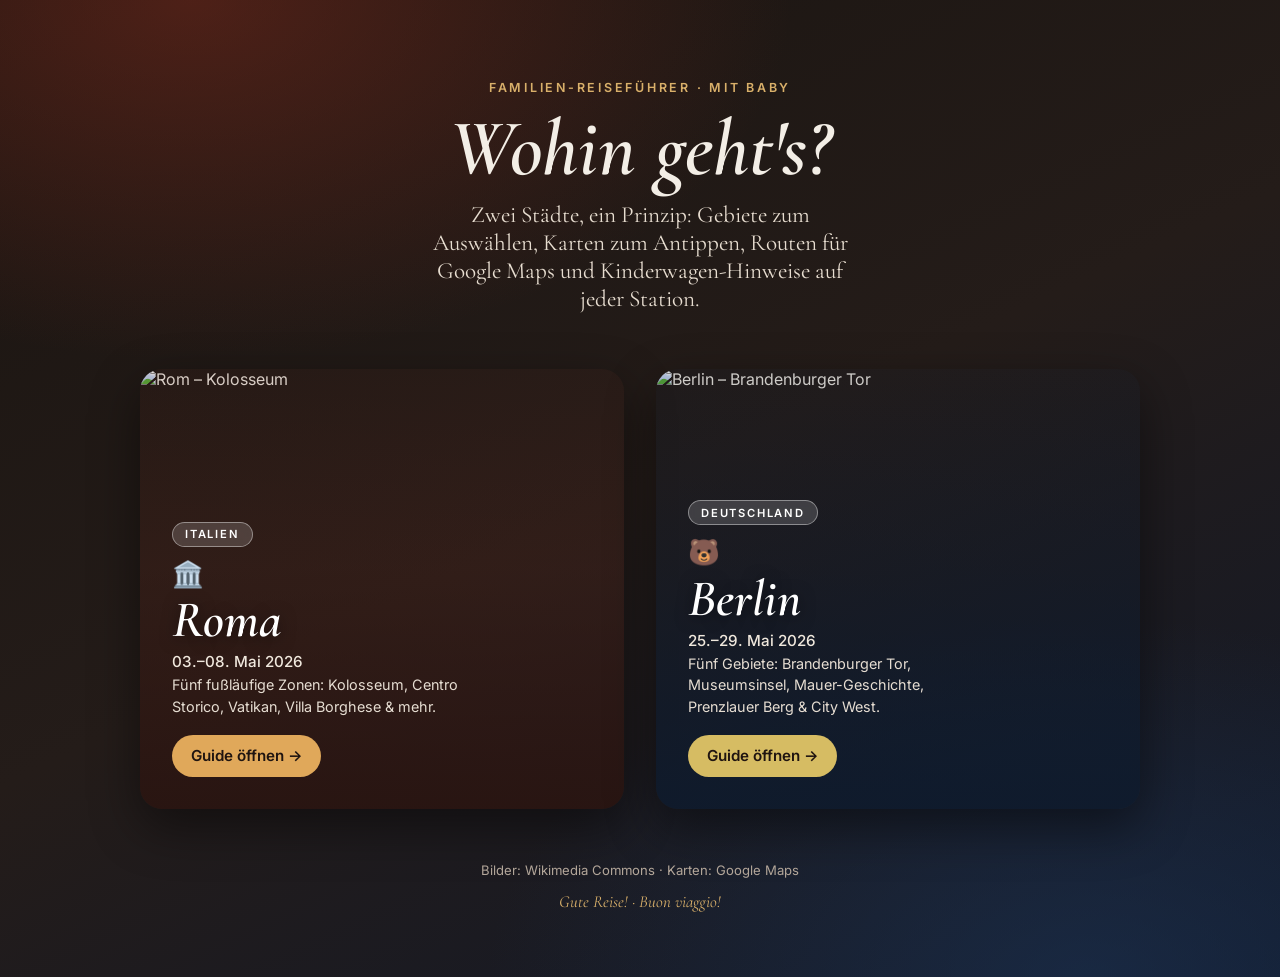
==== index.html @ d505b6eb "Reiseplaner: Auswahl-Homepage + Reiseführer Berlin - Neue Auswahl-Homepage im Root (Rom & Berlin)  -" ====
<!DOCTYPE html>
<html lang="de">
<head>
  <meta charset="UTF-8" />
  <meta name="viewport" content="width=device-width, initial-scale=1.0, viewport-fit=cover" />
  <meta name="theme-color" content="#2a1410" />
  <meta name="description" content="Interaktive Reiseführer für die Familie – Rom und Berlin, jeweils mit Karten, Routen und Kinderwagen-Hinweisen." />
  <title>Reiseführer · Rom & Berlin</title>
  <link rel="preconnect" href="https://upload.wikimedia.org" crossorigin />
  <link rel="preconnect" href="https://fonts.googleapis.com" />
  <link rel="preconnect" href="https://fonts.gstatic.com" crossorigin />
  <link href="https://fonts.googleapis.com/css2?family=Cormorant+Garamond:wght@500;600;700&family=Inter:wght@400;500;600;700&display=swap" rel="stylesheet" />
  <link rel="icon" href="data:image/svg+xml,%3Csvg xmlns='http://www.w3.org/2000/svg' viewBox='0 0 100 100'%3E%3Ctext y='.9em' font-size='90'%3E🧭%3C/text%3E%3C/svg%3E" />
  <style>
    :root {
      --ink: #1f1410;
      --ink-soft: #5a4a44;
      --serif: "Cormorant Garamond", "Playfair Display", Georgia, serif;
      --sans: "Inter", -apple-system, BlinkMacSystemFont, "Segoe UI", system-ui, sans-serif;
    }
    *, *::before, *::after { box-sizing: border-box; }
    html { -webkit-text-size-adjust: 100%; }
    body {
      margin: 0;
      min-height: 100vh;
      font-family: var(--sans);
      color: #f3eee6;
      background:
        radial-gradient(1000px 600px at 15% 0%, rgba(139,46,31,0.45), transparent 60%),
        radial-gradient(1000px 600px at 85% 100%, rgba(29,53,87,0.55), transparent 60%),
        linear-gradient(155deg, #1a1410 0%, #241c19 50%, #11192a 100%);
      display: flex;
      flex-direction: column;
      -webkit-font-smoothing: antialiased;
    }
    a { text-decoration: none; color: inherit; }
    img { display: block; max-width: 100%; height: auto; }

    .wrap {
      flex: 1;
      width: 100%;
      max-width: 1080px;
      margin: 0 auto;
      padding: clamp(2.5rem, 7vw, 5rem) clamp(1.25rem, 5vw, 2.5rem) 2rem;
      display: flex;
      flex-direction: column;
    }

    header { text-align: center; margin-bottom: clamp(2rem, 5vw, 3.5rem); }
    .kicker {
      font-size: 0.78rem;
      letter-spacing: 0.22em;
      text-transform: uppercase;
      color: #d9b06a;
      font-weight: 600;
      margin-bottom: 0.9rem;
    }
    h1 {
      font-family: var(--serif);
      font-style: italic;
      font-weight: 600;
      font-size: clamp(2.8rem, 9vw, 5rem);
      line-height: 1;
      margin: 0 0 0.7rem;
    }
    .sub {
      font-family: var(--serif);
      font-size: clamp(1.1rem, 2.5vw, 1.45rem);
      color: #e7ddd0;
      margin: 0 auto;
      max-width: 40ch;
    }

    .cards {
      display: grid;
      gap: clamp(1.2rem, 3vw, 2rem);
      grid-template-columns: 1fr;
    }
    @media (min-width: 720px) {
      .cards { grid-template-columns: 1fr 1fr; }
    }

    .city-card {
      position: relative;
      display: block;
      border-radius: 22px;
      overflow: hidden;
      min-height: clamp(320px, 46vw, 440px);
      box-shadow: 0 18px 50px rgba(0,0,0,0.45);
      transition: transform 0.3s ease, box-shadow 0.3s ease;
      isolation: isolate;
    }
    .city-card:hover { transform: translateY(-6px); box-shadow: 0 26px 70px rgba(0,0,0,0.55); }
    .city-card img {
      position: absolute;
      inset: 0;
      width: 100%;
      height: 100%;
      object-fit: cover;
      z-index: -2;
      transition: transform 0.6s ease;
    }
    .city-card:hover img { transform: scale(1.06); }
    .city-card::after {
      content: "";
      position: absolute;
      inset: 0;
      z-index: -1;
      background: linear-gradient(180deg, rgba(0,0,0,0.05) 0%, rgba(0,0,0,0.25) 45%, rgba(0,0,0,0.82) 100%);
    }
    .city-card.rom::after {
      background: linear-gradient(180deg, rgba(74,32,23,0.15) 0%, rgba(74,32,23,0.35) 45%, rgba(42,20,16,0.88) 100%);
    }
    .city-card.berlin::after {
      background: linear-gradient(180deg, rgba(14,26,44,0.15) 0%, rgba(14,26,44,0.40) 45%, rgba(14,26,44,0.90) 100%);
    }

    .card-content {
      position: absolute;
      inset: 0;
      padding: clamp(1.4rem, 3vw, 2rem);
      display: flex;
      flex-direction: column;
      justify-content: flex-end;
      color: #fff;
    }
    .flag { font-size: 1.6rem; margin-bottom: 0.4rem; }
    .city-tag {
      align-self: flex-start;
      font-size: 0.7rem;
      letter-spacing: 0.16em;
      text-transform: uppercase;
      font-weight: 600;
      border-radius: 999px;
      padding: 0.28rem 0.75rem;
      margin-bottom: 0.7rem;
      backdrop-filter: blur(4px);
      border: 1px solid rgba(255,255,255,0.4);
      background: rgba(255,255,255,0.16);
    }
    .city-name {
      font-family: var(--serif);
      font-style: italic;
      font-weight: 600;
      font-size: clamp(2.2rem, 6vw, 3.2rem);
      line-height: 1;
      margin: 0 0 0.35rem;
      text-shadow: 0 2px 16px rgba(0,0,0,0.5);
    }
    .city-dates { font-size: 0.95rem; color: #f0e8dd; margin-bottom: 0.2rem; font-weight: 500; }
    .city-desc { font-size: 0.9rem; color: #e6ddd2; margin: 0 0 1.1rem; max-width: 34ch; line-height: 1.5; }
    .open-btn {
      align-self: flex-start;
      display: inline-flex;
      align-items: center;
      gap: 0.5rem;
      font-weight: 600;
      font-size: 0.95rem;
      padding: 0.7rem 1.2rem;
      border-radius: 999px;
      color: #1f1410;
      transition: transform 0.15s ease, filter 0.15s ease;
    }
    .rom .open-btn { background: #e0a85a; }
    .berlin .open-btn { background: #d6bc63; }
    .city-card:hover .open-btn { transform: translateX(3px); filter: brightness(1.05); }

    footer {
      text-align: center;
      padding: 2.5rem 1rem 1rem;
      color: #b6a99c;
      font-size: 0.82rem;
    }
    footer .quote { font-family: var(--serif); font-style: italic; font-size: 1.05rem; color: #d9b06a; margin-top: 0.5rem; }

    @media (prefers-reduced-motion: reduce) {
      *, *::before, *::after { transition: none !important; }
    }
  </style>
</head>
<body>
  <div class="wrap">
    <header>
      <div class="kicker">Familien-Reiseführer · mit Baby</div>
      <h1>Wohin geht's?</h1>
      <p class="sub">Zwei Städte, ein Prinzip: Gebiete zum Auswählen, Karten zum Antippen, Routen für Google&nbsp;Maps und Kinderwagen-Hinweise auf jeder Station.</p>
    </header>

    <nav class="cards">
      <a class="city-card rom" href="rom/index.html">
        <img src="https://upload.wikimedia.org/wikipedia/commons/thumb/d/de/Colosseo_2020.jpg/1280px-Colosseo_2020.jpg" alt="Rom – Kolosseum" loading="lazy" />
        <div class="card-content">
          <span class="city-tag">Italien</span>
          <div class="flag">🏛️</div>
          <h2 class="city-name">Roma</h2>
          <div class="city-dates">03.–08. Mai 2026</div>
          <p class="city-desc">Fünf fußläufige Zonen: Kolosseum, Centro Storico, Vatikan, Villa Borghese &amp; mehr.</p>
          <span class="open-btn">Guide öffnen&nbsp;→</span>
        </div>
      </a>

      <a class="city-card berlin" href="berlin/index.html">
        <img src="https://upload.wikimedia.org/wikipedia/commons/thumb/a/a6/Brandenburger_Tor_abends.jpg/1280px-Brandenburger_Tor_abends.jpg" alt="Berlin – Brandenburger Tor" loading="lazy" />
        <div class="card-content">
          <span class="city-tag">Deutschland</span>
          <div class="flag">🐻</div>
          <h2 class="city-name">Berlin</h2>
          <div class="city-dates">25.–29. Mai 2026</div>
          <p class="city-desc">Fünf Gebiete: Brandenburger Tor, Museumsinsel, Mauer-Geschichte, Prenzlauer Berg &amp; City West.</p>
          <span class="open-btn">Guide öffnen&nbsp;→</span>
        </div>
      </a>
    </nav>

    <footer>
      <p>Bilder: Wikimedia&nbsp;Commons · Karten: Google&nbsp;Maps</p>
      <p class="quote">Gute Reise! · Buon viaggio!</p>
    </footer>
  </div>
</body>
</html>
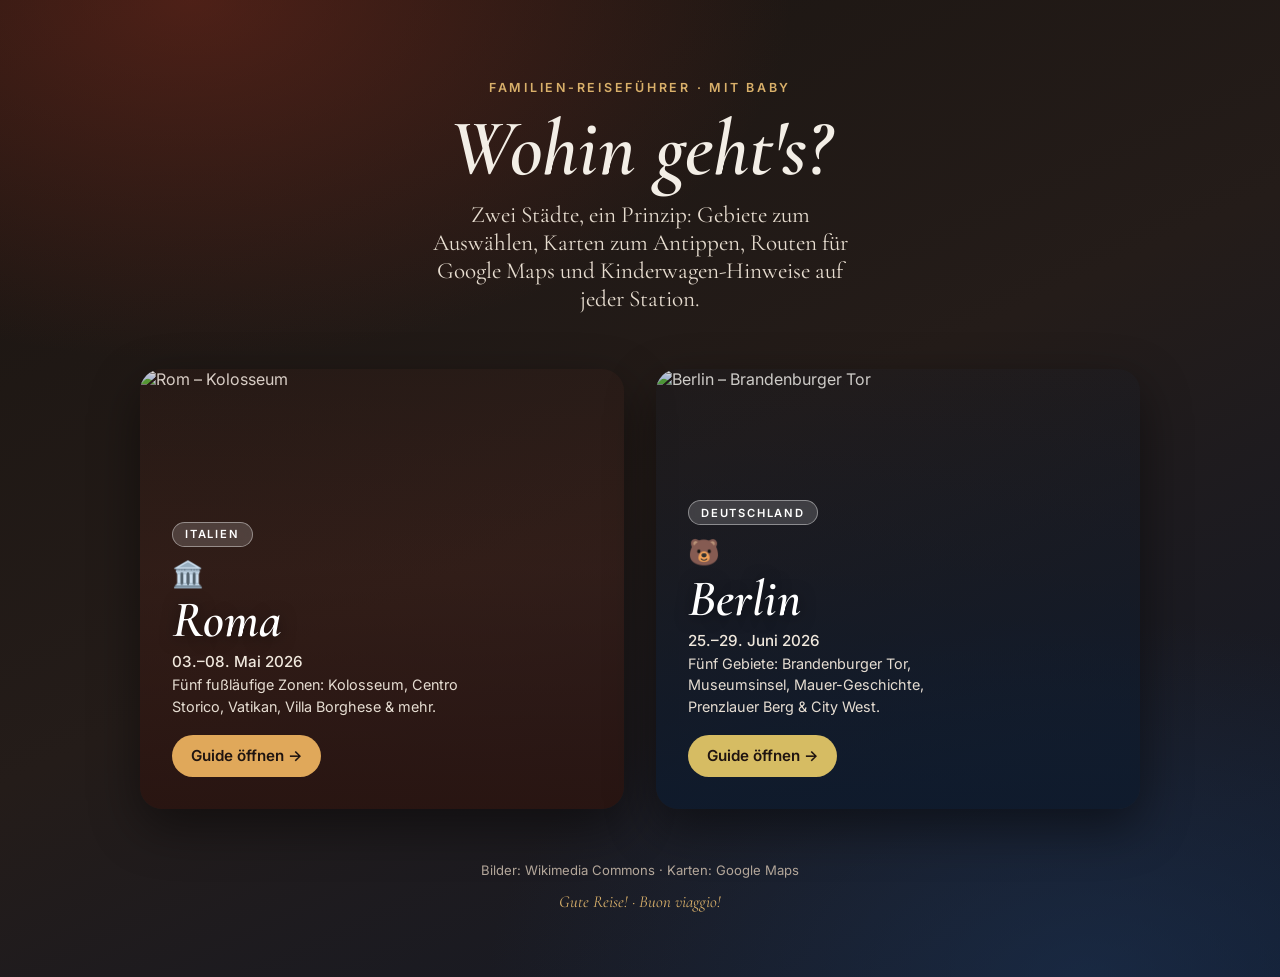
==== commit 621fd541: "Berlin: Flugdaten aktualisiert auf 25.-29. Juni 2026 - Hinflug Eurowings EW2000: Stuttgart 06:25 -> " ====
--- a/index.html
+++ b/index.html
@@ -205,7 +205,7 @@
           <span class="city-tag">Deutschland</span>
           <div class="flag">🐻</div>
           <h2 class="city-name">Berlin</h2>
-          <div class="city-dates">25.–29. Mai 2026</div>
+          <div class="city-dates">25.–29. Juni 2026</div>
           <p class="city-desc">Fünf Gebiete: Brandenburger Tor, Museumsinsel, Mauer-Geschichte, Prenzlauer Berg &amp; City West.</p>
           <span class="open-btn">Guide öffnen&nbsp;→</span>
         </div>
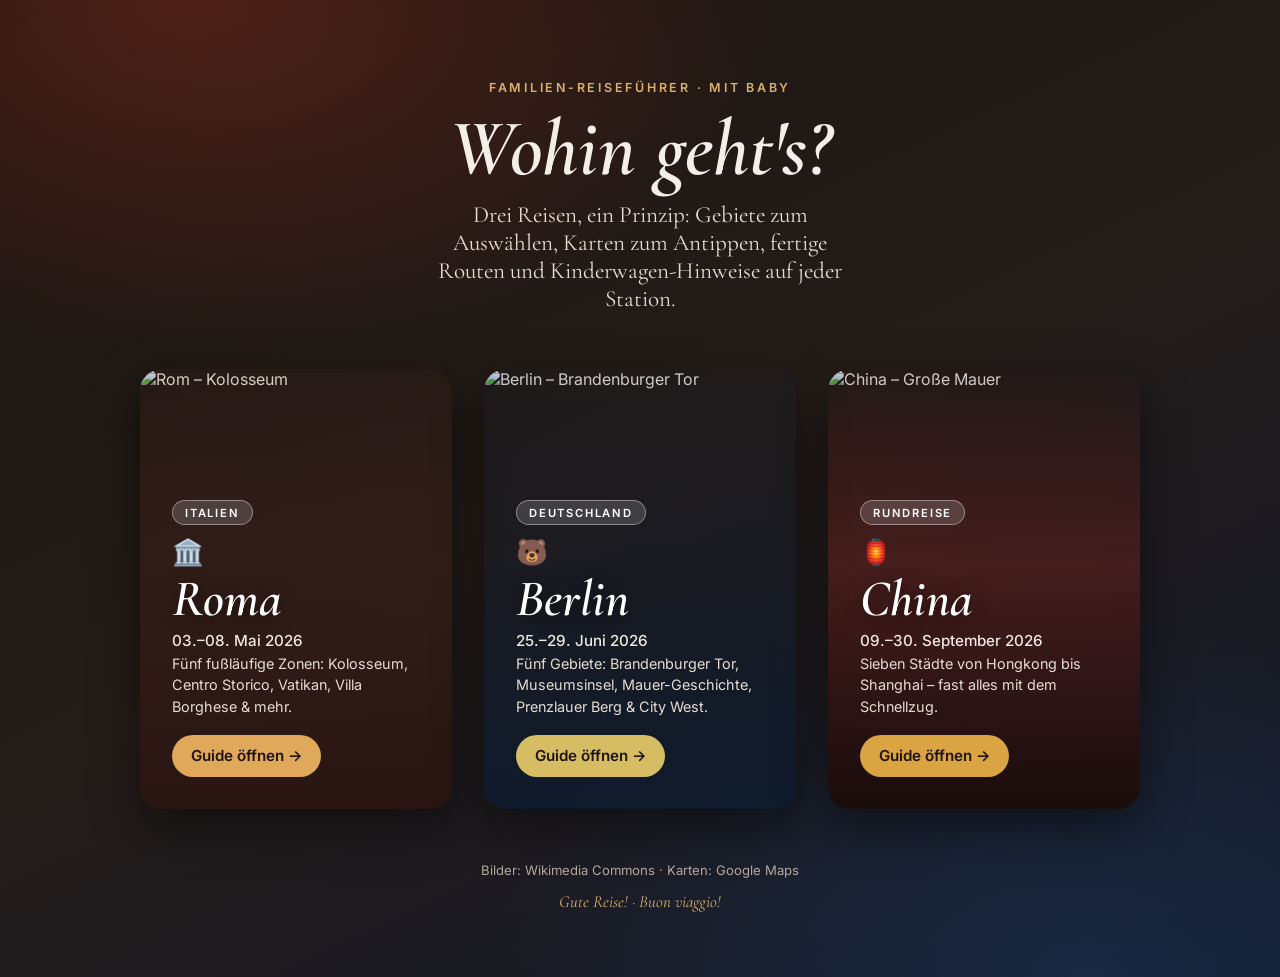
==== commit 4756affe: "China-Rundreise: Auswahl + 7 Stadt-Reisefuehrer (09.-30.09.2026) - Startseite: dritte Karte China  -" ====
--- a/index.html
+++ b/index.html
@@ -4,8 +4,8 @@
   <meta charset="UTF-8" />
   <meta name="viewport" content="width=device-width, initial-scale=1.0, viewport-fit=cover" />
   <meta name="theme-color" content="#2a1410" />
-  <meta name="description" content="Interaktive Reiseführer für die Familie – Rom und Berlin, jeweils mit Karten, Routen und Kinderwagen-Hinweisen." />
-  <title>Reiseführer · Rom & Berlin</title>
+  <meta name="description" content="Interaktive Reiseführer für die Familie – Rom, Berlin und China, jeweils mit Karten, Routen und Kinderwagen-Hinweisen." />
+  <title>Reiseführer · Rom, Berlin & China</title>
   <link rel="preconnect" href="https://upload.wikimedia.org" crossorigin />
   <link rel="preconnect" href="https://fonts.googleapis.com" />
   <link rel="preconnect" href="https://fonts.gstatic.com" crossorigin />
@@ -79,6 +79,9 @@
     @media (min-width: 720px) {
       .cards { grid-template-columns: 1fr 1fr; }
     }
+    @media (min-width: 1080px) {
+      .cards { grid-template-columns: repeat(3, 1fr); }
+    }
 
     .city-card {
       position: relative;
@@ -114,6 +117,9 @@
     .city-card.berlin::after {
       background: linear-gradient(180deg, rgba(14,26,44,0.15) 0%, rgba(14,26,44,0.40) 45%, rgba(14,26,44,0.90) 100%);
     }
+    .city-card.china::after {
+      background: linear-gradient(180deg, rgba(26,10,8,0.15) 0%, rgba(126,32,25,0.40) 45%, rgba(26,10,8,0.92) 100%);
+    }
 
     .card-content {
       position: absolute;
@@ -163,6 +169,7 @@
     }
     .rom .open-btn { background: #e0a85a; }
     .berlin .open-btn { background: #d6bc63; }
+    .china .open-btn { background: #d9a441; }
     .city-card:hover .open-btn { transform: translateX(3px); filter: brightness(1.05); }
 
     footer {
@@ -183,7 +190,7 @@
     <header>
       <div class="kicker">Familien-Reiseführer · mit Baby</div>
       <h1>Wohin geht's?</h1>
-      <p class="sub">Zwei Städte, ein Prinzip: Gebiete zum Auswählen, Karten zum Antippen, Routen für Google&nbsp;Maps und Kinderwagen-Hinweise auf jeder Station.</p>
+      <p class="sub">Drei Reisen, ein Prinzip: Gebiete zum Auswählen, Karten zum Antippen, fertige Routen und Kinderwagen-Hinweise auf jeder Station.</p>
     </header>
 
     <nav class="cards">
@@ -210,6 +217,18 @@
           <span class="open-btn">Guide öffnen&nbsp;→</span>
         </div>
       </a>
+
+      <a class="city-card china" href="china/index.html">
+        <img src="https://upload.wikimedia.org/wikipedia/commons/thumb/f/fa/Great_Wall_of_China_July_2006.JPG/1280px-Great_Wall_of_China_July_2006.JPG" alt="China – Große Mauer" loading="lazy" />
+        <div class="card-content">
+          <span class="city-tag">Rundreise</span>
+          <div class="flag">🏮</div>
+          <h2 class="city-name">China</h2>
+          <div class="city-dates">09.–30. September 2026</div>
+          <p class="city-desc">Sieben Städte von Hongkong bis Shanghai – fast alles mit dem Schnellzug.</p>
+          <span class="open-btn">Guide öffnen&nbsp;→</span>
+        </div>
+      </a>
     </nav>
 
     <footer>
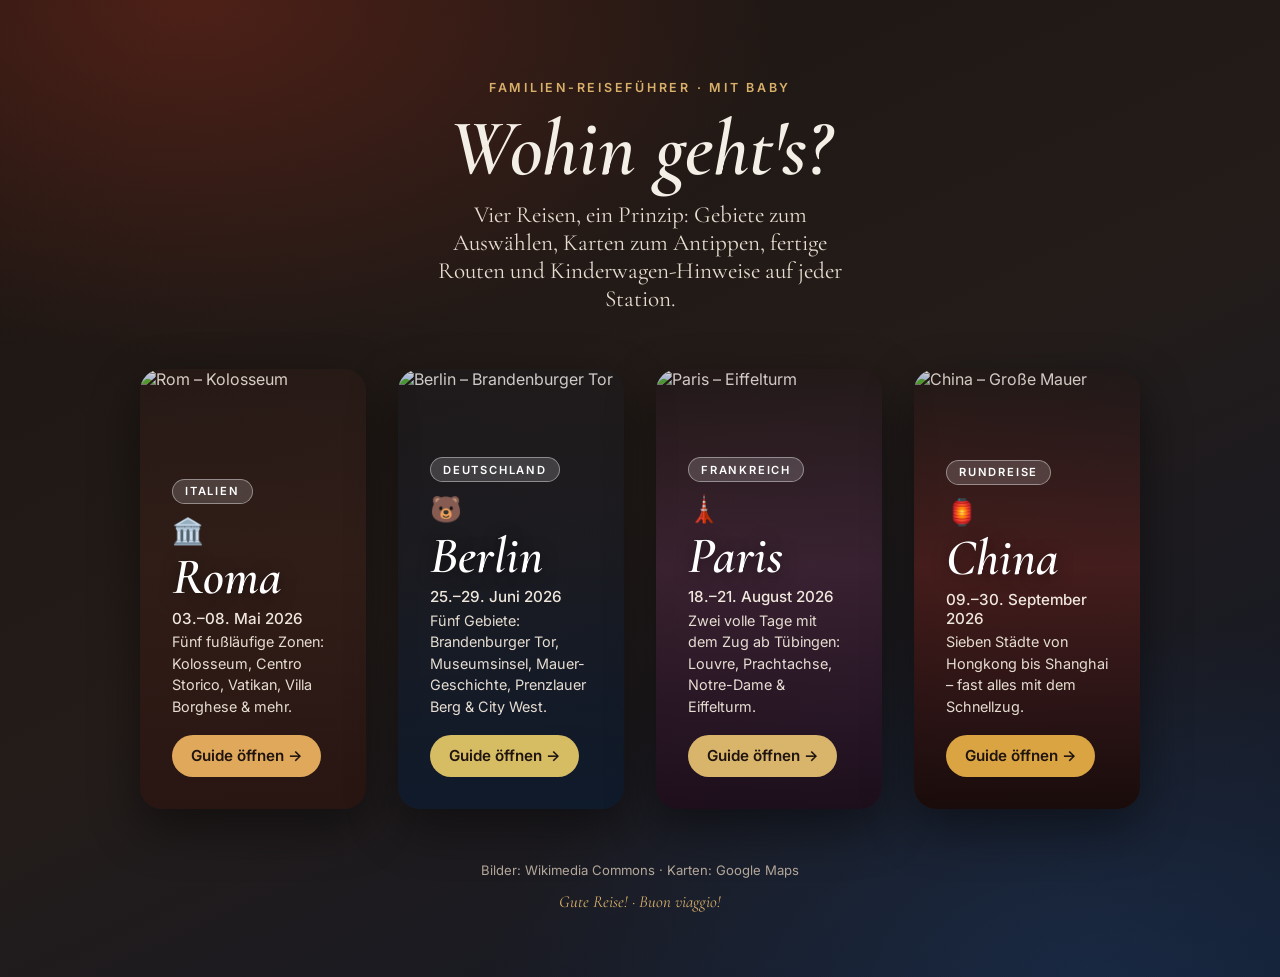
==== commit 25d8c712: "Paris: Reisefuehrer 18.-21.08.2026 + Startseite auf vier Reisen - Neuer Guide /paris/: 4 Tageskarten" ====
--- a/index.html
+++ b/index.html
@@ -5,7 +5,7 @@
   <meta name="viewport" content="width=device-width, initial-scale=1.0, viewport-fit=cover" />
   <meta name="theme-color" content="#2a1410" />
   <meta name="description" content="Interaktive Reiseführer für die Familie – Rom, Berlin und China, jeweils mit Karten, Routen und Kinderwagen-Hinweisen." />
-  <title>Reiseführer · Rom, Berlin & China</title>
+  <title>Reiseführer · Rom, Berlin, Paris & China</title>
   <link rel="preconnect" href="https://upload.wikimedia.org" crossorigin />
   <link rel="preconnect" href="https://fonts.googleapis.com" />
   <link rel="preconnect" href="https://fonts.gstatic.com" crossorigin />
@@ -79,8 +79,8 @@
     @media (min-width: 720px) {
       .cards { grid-template-columns: 1fr 1fr; }
     }
-    @media (min-width: 1080px) {
-      .cards { grid-template-columns: repeat(3, 1fr); }
+    @media (min-width: 1240px) {
+      .cards { grid-template-columns: repeat(4, 1fr); }
     }
 
     .city-card {
@@ -120,6 +120,9 @@
     .city-card.china::after {
       background: linear-gradient(180deg, rgba(26,10,8,0.15) 0%, rgba(126,32,25,0.40) 45%, rgba(26,10,8,0.92) 100%);
     }
+    .city-card.paris::after {
+      background: linear-gradient(180deg, rgba(30,13,26,0.15) 0%, rgba(91,42,77,0.42) 45%, rgba(30,13,26,0.90) 100%);
+    }
 
     .card-content {
       position: absolute;
@@ -170,6 +173,7 @@
     .rom .open-btn { background: #e0a85a; }
     .berlin .open-btn { background: #d6bc63; }
     .china .open-btn { background: #d9a441; }
+    .paris .open-btn { background: #d8b56a; }
     .city-card:hover .open-btn { transform: translateX(3px); filter: brightness(1.05); }
 
     footer {
@@ -190,7 +194,7 @@
     <header>
       <div class="kicker">Familien-Reiseführer · mit Baby</div>
       <h1>Wohin geht's?</h1>
-      <p class="sub">Drei Reisen, ein Prinzip: Gebiete zum Auswählen, Karten zum Antippen, fertige Routen und Kinderwagen-Hinweise auf jeder Station.</p>
+      <p class="sub">Vier Reisen, ein Prinzip: Gebiete zum Auswählen, Karten zum Antippen, fertige Routen und Kinderwagen-Hinweise auf jeder Station.</p>
     </header>
 
     <nav class="cards">
@@ -214,6 +218,18 @@
           <h2 class="city-name">Berlin</h2>
           <div class="city-dates">25.–29. Juni 2026</div>
           <p class="city-desc">Fünf Gebiete: Brandenburger Tor, Museumsinsel, Mauer-Geschichte, Prenzlauer Berg &amp; City West.</p>
+          <span class="open-btn">Guide öffnen&nbsp;→</span>
+        </div>
+      </a>
+
+      <a class="city-card paris" href="paris/index.html">
+        <img src="https://upload.wikimedia.org/wikipedia/commons/thumb/a/a8/Tour_Eiffel_Wikimedia_Commons.jpg/1280px-Tour_Eiffel_Wikimedia_Commons.jpg" alt="Paris – Eiffelturm" loading="lazy" />
+        <div class="card-content">
+          <span class="city-tag">Frankreich</span>
+          <div class="flag">🗼</div>
+          <h2 class="city-name">Paris</h2>
+          <div class="city-dates">18.–21. August 2026</div>
+          <p class="city-desc">Zwei volle Tage mit dem Zug ab Tübingen: Louvre, Prachtachse, Notre-Dame &amp; Eiffelturm.</p>
           <span class="open-btn">Guide öffnen&nbsp;→</span>
         </div>
       </a>
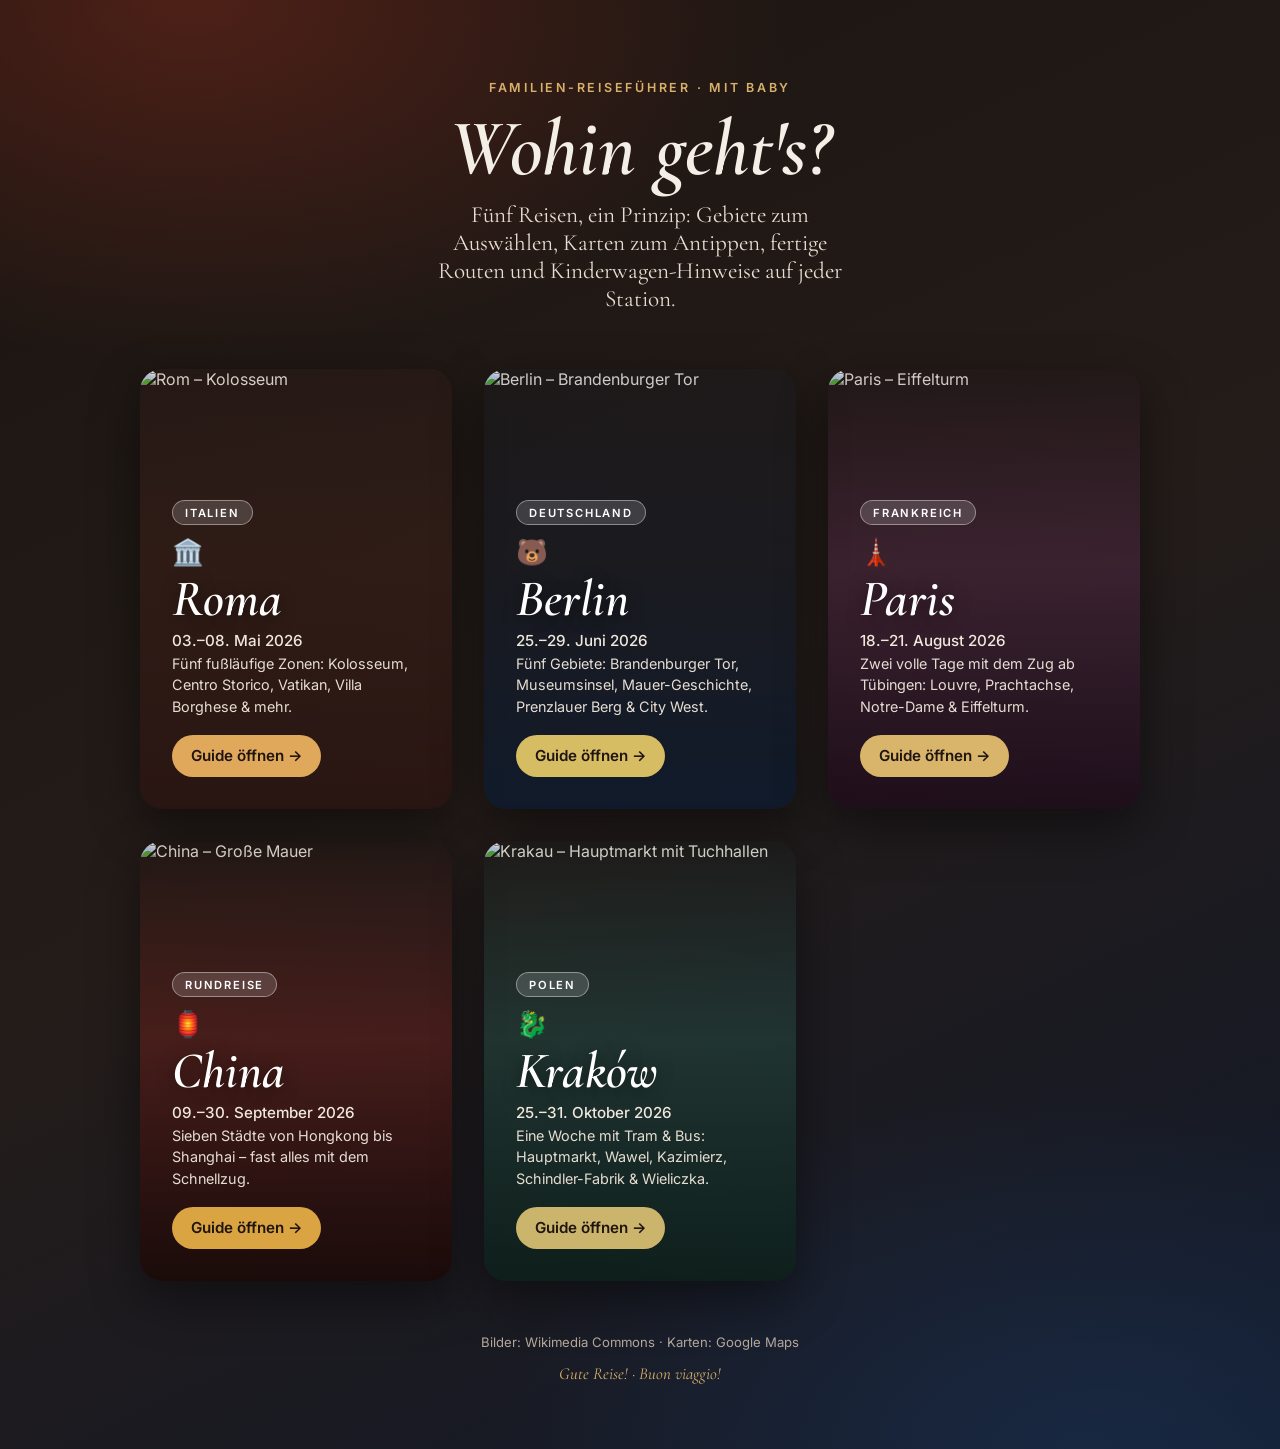
==== commit e48d287e: "Krakau: Reisefuehrer 25.-31.10.2026 + Startseite auf fuenf Reisen - Neuer Guide /krakau/: 7 Tageskar" ====
--- a/index.html
+++ b/index.html
@@ -5,7 +5,7 @@
   <meta name="viewport" content="width=device-width, initial-scale=1.0, viewport-fit=cover" />
   <meta name="theme-color" content="#2a1410" />
   <meta name="description" content="Interaktive Reiseführer für die Familie – Rom, Berlin und China, jeweils mit Karten, Routen und Kinderwagen-Hinweisen." />
-  <title>Reiseführer · Rom, Berlin, Paris & China</title>
+  <title>Reiseführer · Rom, Berlin, Paris, China &amp; Krakau</title>
   <link rel="preconnect" href="https://upload.wikimedia.org" crossorigin />
   <link rel="preconnect" href="https://fonts.googleapis.com" />
   <link rel="preconnect" href="https://fonts.gstatic.com" crossorigin />
@@ -79,8 +79,8 @@
     @media (min-width: 720px) {
       .cards { grid-template-columns: 1fr 1fr; }
     }
-    @media (min-width: 1240px) {
-      .cards { grid-template-columns: repeat(4, 1fr); }
+    @media (min-width: 1080px) {
+      .cards { grid-template-columns: repeat(3, 1fr); }
     }
 
     .city-card {
@@ -123,6 +123,9 @@
     .city-card.paris::after {
       background: linear-gradient(180deg, rgba(30,13,26,0.15) 0%, rgba(91,42,77,0.42) 45%, rgba(30,13,26,0.90) 100%);
     }
+    .city-card.krakau::after {
+      background: linear-gradient(180deg, rgba(13,31,26,0.15) 0%, rgba(36,86,74,0.42) 45%, rgba(13,31,26,0.90) 100%);
+    }
 
     .card-content {
       position: absolute;
@@ -174,6 +177,7 @@
     .berlin .open-btn { background: #d6bc63; }
     .china .open-btn { background: #d9a441; }
     .paris .open-btn { background: #d8b56a; }
+    .krakau .open-btn { background: #cbb46b; }
     .city-card:hover .open-btn { transform: translateX(3px); filter: brightness(1.05); }
 
     footer {
@@ -194,7 +198,7 @@
     <header>
       <div class="kicker">Familien-Reiseführer · mit Baby</div>
       <h1>Wohin geht's?</h1>
-      <p class="sub">Vier Reisen, ein Prinzip: Gebiete zum Auswählen, Karten zum Antippen, fertige Routen und Kinderwagen-Hinweise auf jeder Station.</p>
+      <p class="sub">Fünf Reisen, ein Prinzip: Gebiete zum Auswählen, Karten zum Antippen, fertige Routen und Kinderwagen-Hinweise auf jeder Station.</p>
     </header>
 
     <nav class="cards">
@@ -242,6 +246,18 @@
           <h2 class="city-name">China</h2>
           <div class="city-dates">09.–30. September 2026</div>
           <p class="city-desc">Sieben Städte von Hongkong bis Shanghai – fast alles mit dem Schnellzug.</p>
+          <span class="open-btn">Guide öffnen&nbsp;→</span>
+        </div>
+      </a>
+
+      <a class="city-card krakau" href="krakau/index.html">
+        <img src="https://upload.wikimedia.org/wikipedia/commons/thumb/1/18/Sukiennice_and_Main_Market_Square_Krakow_Poland.JPG/1280px-Sukiennice_and_Main_Market_Square_Krakow_Poland.JPG" alt="Krakau – Hauptmarkt mit Tuchhallen" loading="lazy" />
+        <div class="card-content">
+          <span class="city-tag">Polen</span>
+          <div class="flag">🐉</div>
+          <h2 class="city-name">Kraków</h2>
+          <div class="city-dates">25.–31. Oktober 2026</div>
+          <p class="city-desc">Eine Woche mit Tram &amp; Bus: Hauptmarkt, Wawel, Kazimierz, Schindler-Fabrik &amp; Wieliczka.</p>
           <span class="open-btn">Guide öffnen&nbsp;→</span>
         </div>
       </a>
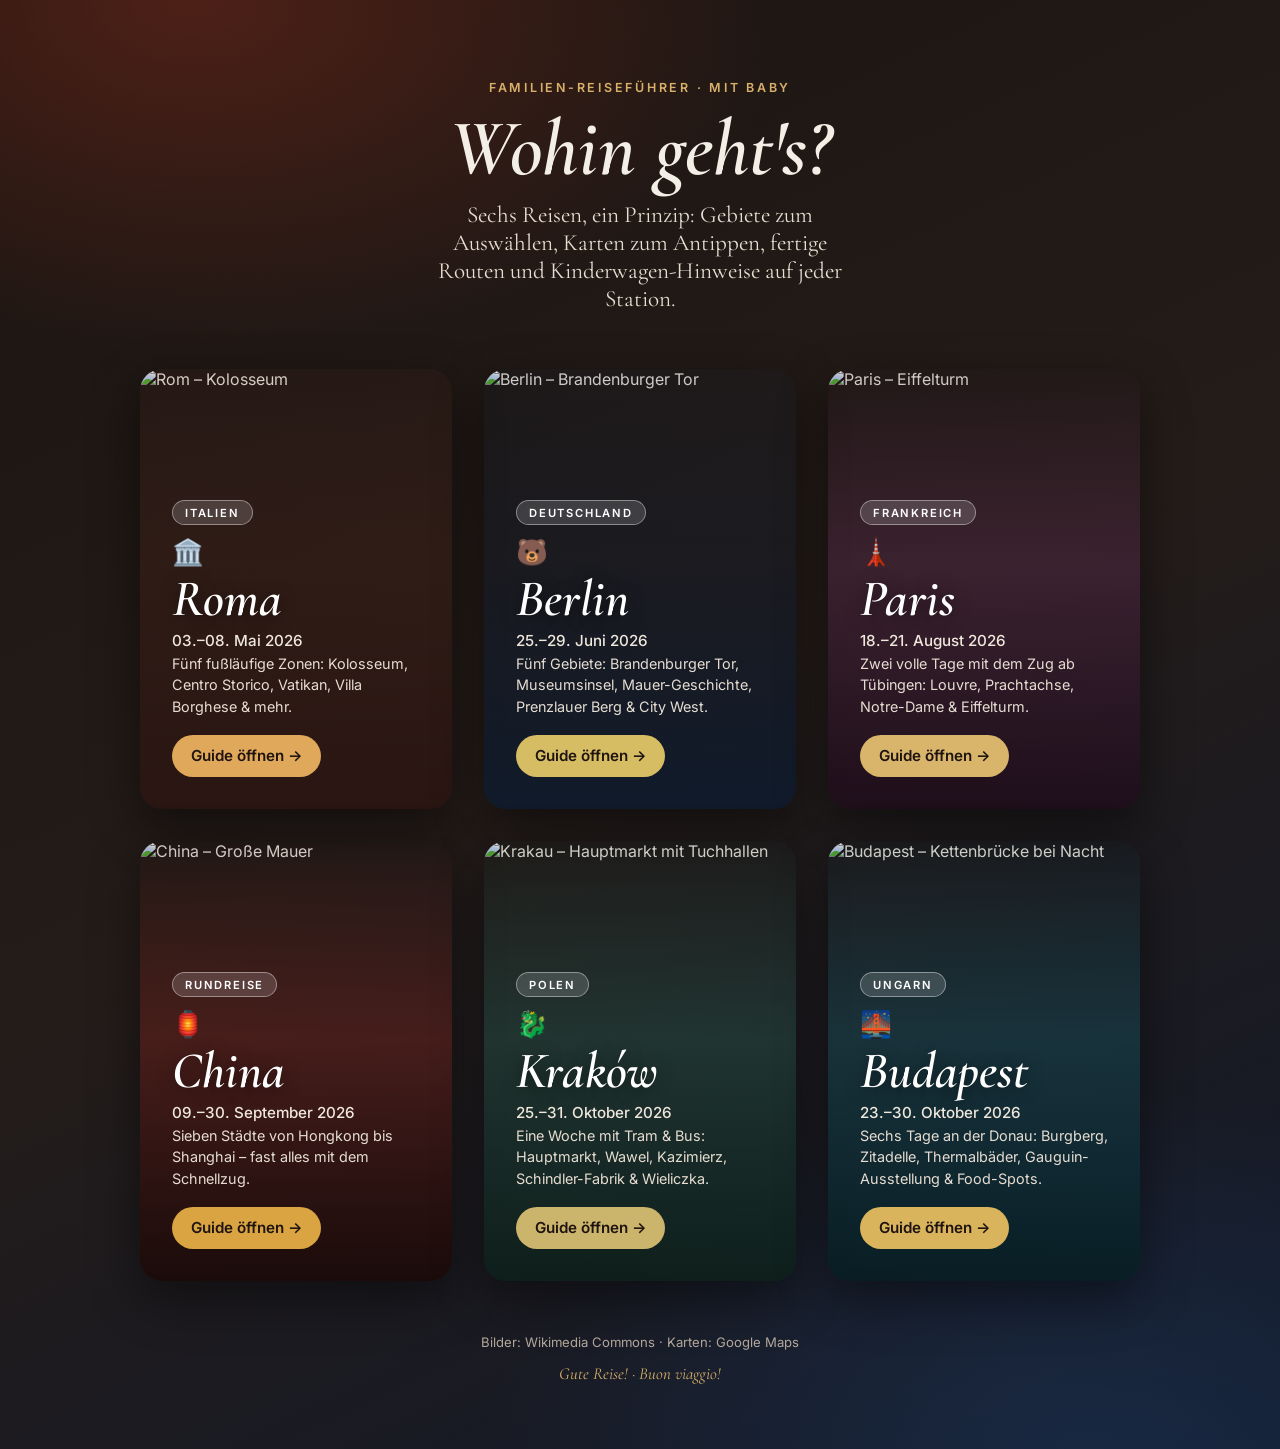
==== commit fe3e4c9b: "Budapest: Reisefuehrer 23.-30.10.2026 + Startseite auf sechs Reisen - Neuer Guide /budapest/: 8 Tage" ====
--- a/index.html
+++ b/index.html
@@ -5,7 +5,7 @@
   <meta name="viewport" content="width=device-width, initial-scale=1.0, viewport-fit=cover" />
   <meta name="theme-color" content="#2a1410" />
   <meta name="description" content="Interaktive Reiseführer für die Familie – Rom, Berlin und China, jeweils mit Karten, Routen und Kinderwagen-Hinweisen." />
-  <title>Reiseführer · Rom, Berlin, Paris, China &amp; Krakau</title>
+  <title>Reiseführer · Rom, Berlin, Paris, China, Krakau &amp; Budapest</title>
   <link rel="preconnect" href="https://upload.wikimedia.org" crossorigin />
   <link rel="preconnect" href="https://fonts.googleapis.com" />
   <link rel="preconnect" href="https://fonts.gstatic.com" crossorigin />
@@ -123,6 +123,9 @@
     .city-card.paris::after {
       background: linear-gradient(180deg, rgba(30,13,26,0.15) 0%, rgba(91,42,77,0.42) 45%, rgba(30,13,26,0.90) 100%);
     }
+    .city-card.budapest::after {
+      background: linear-gradient(180deg, rgba(7,29,34,0.15) 0%, rgba(21,83,95,0.42) 45%, rgba(7,29,34,0.90) 100%);
+    }
     .city-card.krakau::after {
       background: linear-gradient(180deg, rgba(13,31,26,0.15) 0%, rgba(36,86,74,0.42) 45%, rgba(13,31,26,0.90) 100%);
     }
@@ -178,6 +181,7 @@
     .china .open-btn { background: #d9a441; }
     .paris .open-btn { background: #d8b56a; }
     .krakau .open-btn { background: #cbb46b; }
+    .budapest .open-btn { background: #d9b45c; }
     .city-card:hover .open-btn { transform: translateX(3px); filter: brightness(1.05); }
 
     footer {
@@ -198,7 +202,7 @@
     <header>
       <div class="kicker">Familien-Reiseführer · mit Baby</div>
       <h1>Wohin geht's?</h1>
-      <p class="sub">Fünf Reisen, ein Prinzip: Gebiete zum Auswählen, Karten zum Antippen, fertige Routen und Kinderwagen-Hinweise auf jeder Station.</p>
+      <p class="sub">Sechs Reisen, ein Prinzip: Gebiete zum Auswählen, Karten zum Antippen, fertige Routen und Kinderwagen-Hinweise auf jeder Station.</p>
     </header>
 
     <nav class="cards">
@@ -258,6 +262,18 @@
           <h2 class="city-name">Kraków</h2>
           <div class="city-dates">25.–31. Oktober 2026</div>
           <p class="city-desc">Eine Woche mit Tram &amp; Bus: Hauptmarkt, Wawel, Kazimierz, Schindler-Fabrik &amp; Wieliczka.</p>
+          <span class="open-btn">Guide öffnen&nbsp;→</span>
+        </div>
+      </a>
+
+      <a class="city-card budapest" href="budapest/index.html">
+        <img src="https://upload.wikimedia.org/wikipedia/commons/thumb/f/fd/Sz%C3%A9chenyi_Chain_Bridge_in_Budapest_at_night.jpg/1280px-Sz%C3%A9chenyi_Chain_Bridge_in_Budapest_at_night.jpg" alt="Budapest – Kettenbrücke bei Nacht" loading="lazy" />
+        <div class="card-content">
+          <span class="city-tag">Ungarn</span>
+          <div class="flag">🌉</div>
+          <h2 class="city-name">Budapest</h2>
+          <div class="city-dates">23.–30. Oktober 2026</div>
+          <p class="city-desc">Sechs Tage an der Donau: Burgberg, Zitadelle, Thermalbäder, Gauguin-Ausstellung &amp; Food-Spots.</p>
           <span class="open-btn">Guide öffnen&nbsp;→</span>
         </div>
       </a>
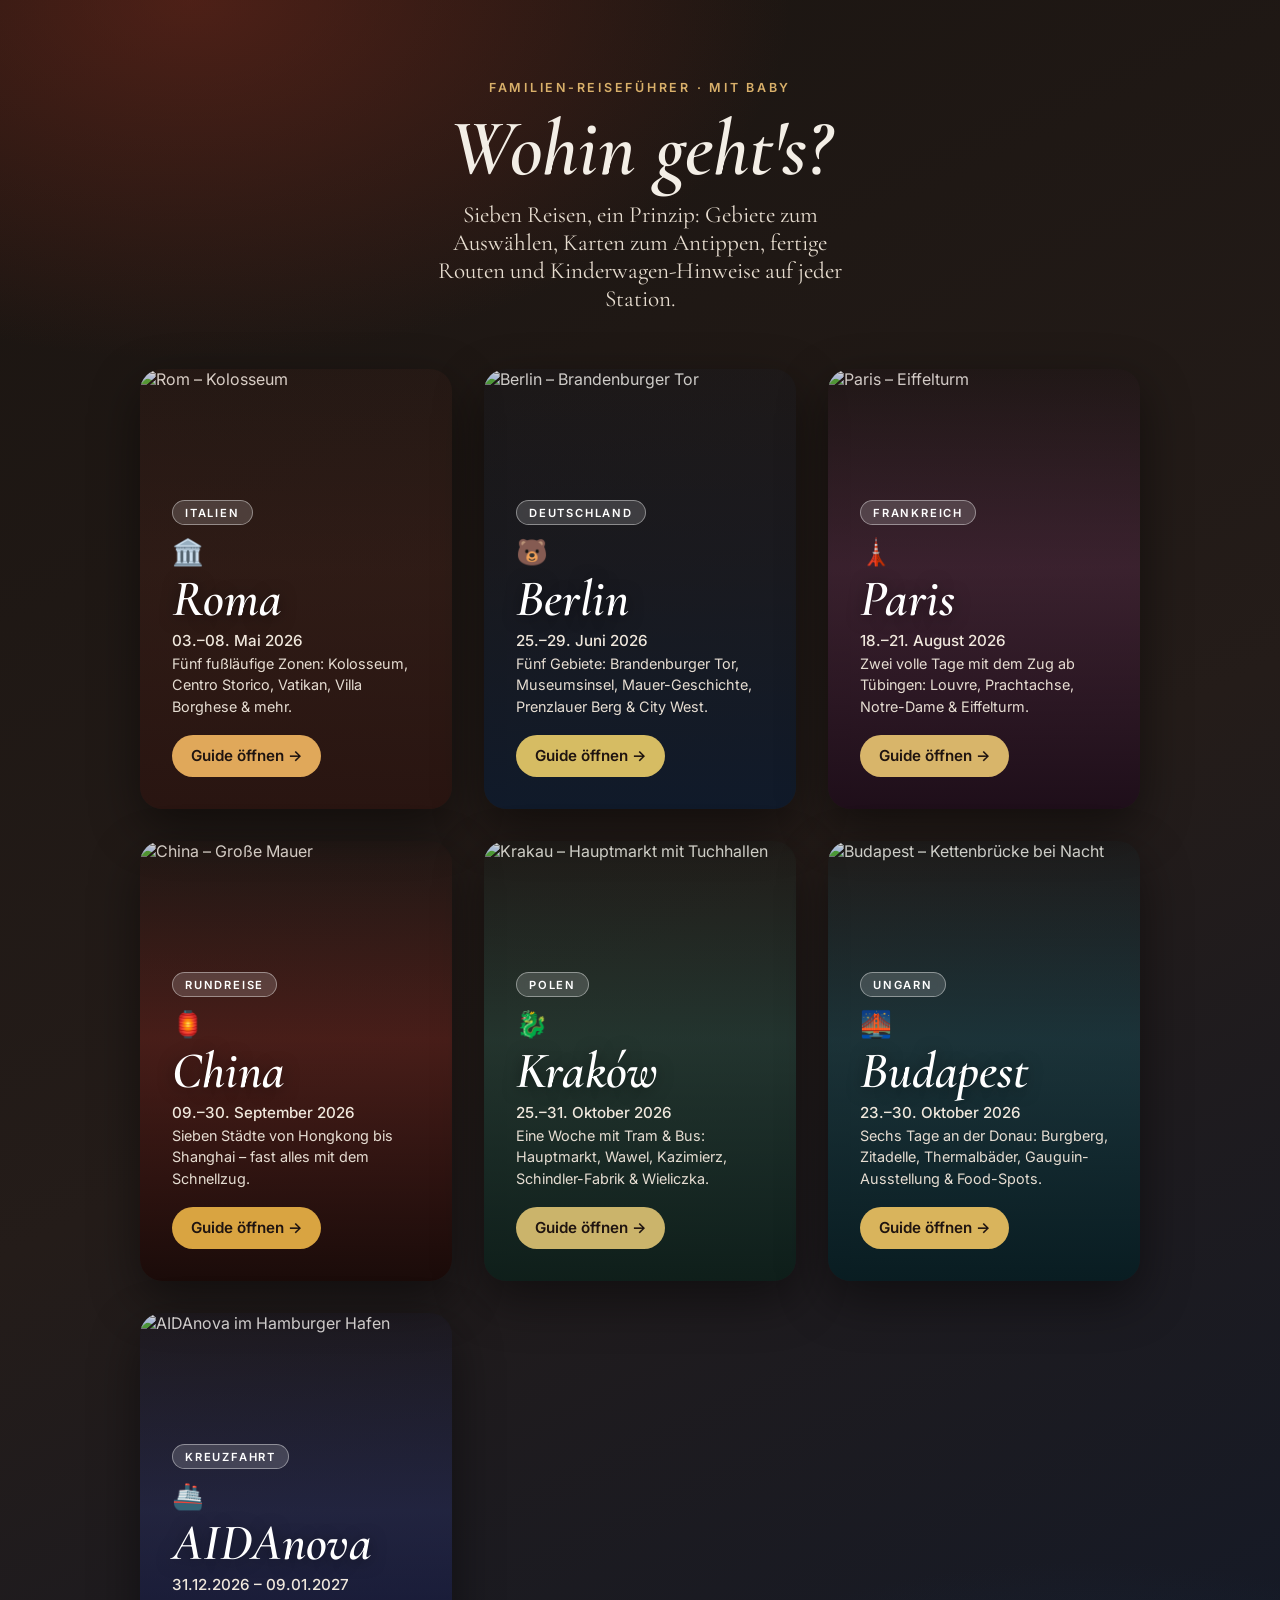
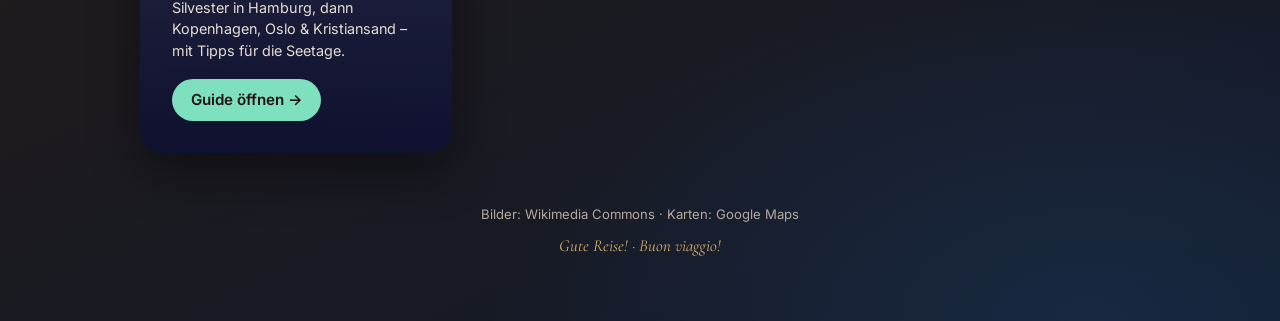
==== commit bf61fb6d: "AIDAnova: Kreuzfahrt-Reisefuehrer 31.12.2026-09.01.2027 + Startseite auf sieben Reisen - Neuer Guide" ====
--- a/index.html
+++ b/index.html
@@ -5,7 +5,7 @@
   <meta name="viewport" content="width=device-width, initial-scale=1.0, viewport-fit=cover" />
   <meta name="theme-color" content="#2a1410" />
   <meta name="description" content="Interaktive Reiseführer für die Familie – Rom, Berlin und China, jeweils mit Karten, Routen und Kinderwagen-Hinweisen." />
-  <title>Reiseführer · Rom, Berlin, Paris, China, Krakau &amp; Budapest</title>
+  <title>Reiseführer · Rom, Berlin, Paris, China, Krakau, Budapest &amp; AIDAnova</title>
   <link rel="preconnect" href="https://upload.wikimedia.org" crossorigin />
   <link rel="preconnect" href="https://fonts.googleapis.com" />
   <link rel="preconnect" href="https://fonts.gstatic.com" crossorigin />
@@ -123,6 +123,9 @@
     .city-card.paris::after {
       background: linear-gradient(180deg, rgba(30,13,26,0.15) 0%, rgba(91,42,77,0.42) 45%, rgba(30,13,26,0.90) 100%);
     }
+    .city-card.aida::after {
+      background: linear-gradient(180deg, rgba(13,16,48,0.15) 0%, rgba(39,48,107,0.42) 45%, rgba(13,16,48,0.90) 100%);
+    }
     .city-card.budapest::after {
       background: linear-gradient(180deg, rgba(7,29,34,0.15) 0%, rgba(21,83,95,0.42) 45%, rgba(7,29,34,0.90) 100%);
     }
@@ -182,6 +185,7 @@
     .paris .open-btn { background: #d8b56a; }
     .krakau .open-btn { background: #cbb46b; }
     .budapest .open-btn { background: #d9b45c; }
+    .aida .open-btn { background: #7fe0c0; }
     .city-card:hover .open-btn { transform: translateX(3px); filter: brightness(1.05); }
 
     footer {
@@ -202,7 +206,7 @@
     <header>
       <div class="kicker">Familien-Reiseführer · mit Baby</div>
       <h1>Wohin geht's?</h1>
-      <p class="sub">Sechs Reisen, ein Prinzip: Gebiete zum Auswählen, Karten zum Antippen, fertige Routen und Kinderwagen-Hinweise auf jeder Station.</p>
+      <p class="sub">Sieben Reisen, ein Prinzip: Gebiete zum Auswählen, Karten zum Antippen, fertige Routen und Kinderwagen-Hinweise auf jeder Station.</p>
     </header>
 
     <nav class="cards">
@@ -274,6 +278,17 @@
           <h2 class="city-name">Budapest</h2>
           <div class="city-dates">23.–30. Oktober 2026</div>
           <p class="city-desc">Sechs Tage an der Donau: Burgberg, Zitadelle, Thermalbäder, Gauguin-Ausstellung &amp; Food-Spots.</p>
+          <span class="open-btn">Guide öffnen&nbsp;→</span>
+        </div>
+      </a>
+      <a class="city-card aida" href="aida/index.html">
+        <img src="https://upload.wikimedia.org/wikipedia/commons/thumb/4/49/AIDAnova_%28ship%2C_2018%29_in_the_port_of_Hamburg_%28cropped%29.jpg/1280px-AIDAnova_%28ship%2C_2018%29_in_the_port_of_Hamburg_%28cropped%29.jpg" alt="AIDAnova im Hamburger Hafen" loading="lazy" />
+        <div class="card-content">
+          <span class="city-tag">Kreuzfahrt</span>
+          <div class="flag">🚢</div>
+          <h2 class="city-name">AIDAnova</h2>
+          <div class="city-dates">31.12.2026 – 09.01.2027</div>
+          <p class="city-desc">Silvester in Hamburg, dann Kopenhagen, Oslo &amp; Kristiansand – mit Tipps für die Seetage.</p>
           <span class="open-btn">Guide öffnen&nbsp;→</span>
         </div>
       </a>
